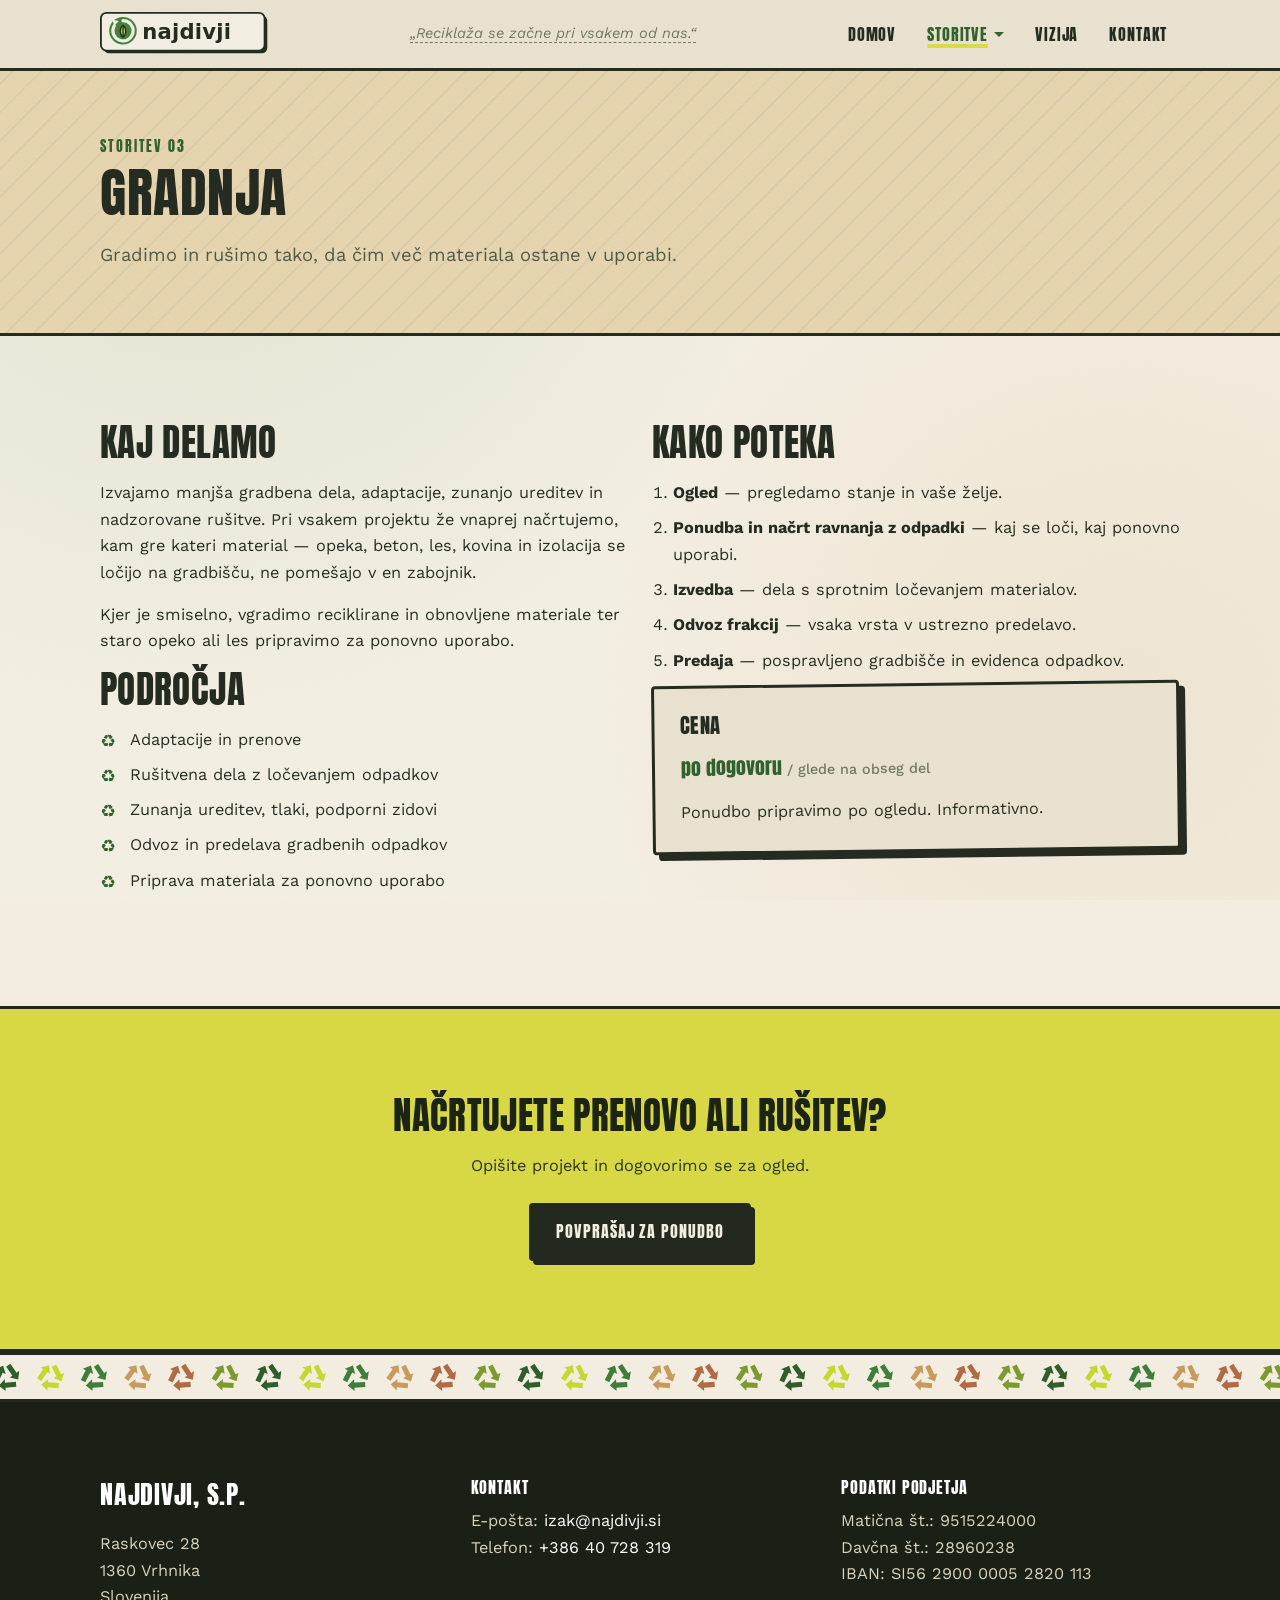
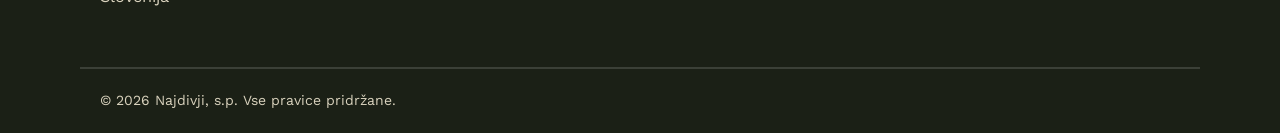
==== gradnja.html @ cda9bade "Znamka Najdivji: storitvene podstrani, skrivna stran s slogani, kontakt in reciklažni trak - Preimen" ====
<!DOCTYPE html>
<html lang="sl">
<head>
  <meta charset="UTF-8" />
  <meta name="viewport" content="width=device-width, initial-scale=1.0" />
  <title>Najdivji — Gradnja</title>
  <meta name="description" content="Gradnja pri Najdivji, s.p.: gradbena in rušitvena dela z odgovornim ravnanjem z gradbenimi odpadki, ločevanjem materialov in ponovno uporabo." />
  <link rel="icon" href="favicon.svg" type="image/svg+xml" />
  <link rel="preconnect" href="https://fonts.googleapis.com" />
  <link rel="preconnect" href="https://fonts.gstatic.com" crossorigin />
  <link rel="stylesheet" href="https://fonts.googleapis.com/css2?family=Anton&family=Work+Sans:wght@400;500;600;700&display=swap" />
  <link rel="stylesheet" href="css/style.css" />
</head>
<body class="theme-gradnja">
  <a class="skip-link" href="#main">Preskoči na vsebino</a>

  <header class="site-header">
    <div class="container header-inner">
      <a class="brand" href="index.html" aria-label="Najdivji — domov">
        <img class="brand-logo" src="assets/logo.svg" alt="Najdivji" width="372" height="100" />
      </a>

      <p class="header-quote">
        <a class="header-quote-link" href="slogani.html" title="Vsi slogani (skrivna stran)"><span class="header-quote-text">&bdquo;Reciklaža se začne pri vsakem od nas.&ldquo;</span></a>
      </p>

      <button class="nav-toggle" aria-expanded="false" aria-controls="primary-nav" aria-label="Odpri meni">
        <span class="nav-toggle-bar" aria-hidden="true"></span>
        <span class="nav-toggle-bar" aria-hidden="true"></span>
        <span class="nav-toggle-bar" aria-hidden="true"></span>
      </button>

      <nav id="primary-nav" class="primary-nav" aria-label="Glavna navigacija">
        <ul>
          <li><a href="index.html">Domov</a></li>
          <li class="has-submenu">
            <a href="storitve.html" aria-current="page">Storitve</a>
            <ul class="submenu">
              <li><a href="odvozi.html">Odvozi</a></li>
              <li><a href="gradnja.html" aria-current="page">Gradnja</a></li>
              <li><a href="trajnostni-razvoj.html">Trajnostni razvoj</a></li>
            </ul>
          </li>
          <li><a href="vizija.html">Vizija</a></li>
          <li><a href="kontakt.html">Kontakt</a></li>
        </ul>
      </nav>
    </div>
  </header>

  <main id="main">
    <section class="page-head">
      <div class="container">
        <p class="eyebrow">Storitev 03</p>
        <h1>Gradnja</h1>
        <p class="lead">Gradimo in rušimo tako, da čim več materiala ostane v uporabi.</p>
      </div>
    </section>

    <section class="section">
      <div class="container">
        <div class="grid grid-2">
          <div>
            <h2>Kaj delamo</h2>
            <p>
              Izvajamo manjša gradbena dela, adaptacije, zunanjo ureditev in
              nadzorovane rušitve. Pri vsakem projektu že vnaprej načrtujemo, kam
              gre kateri material — opeka, beton, les, kovina in izolacija se ločijo
              na gradbišču, ne pomešajo v en zabojnik.
            </p>
            <p>
              Kjer je smiselno, vgradimo reciklirane in obnovljene materiale ter
              staro opeko ali les pripravimo za ponovno uporabo.
            </p>

            <h2>Področja</h2>
            <ul class="ticks">
              <li>Adaptacije in prenove</li>
              <li>Rušitvena dela z ločevanjem odpadkov</li>
              <li>Zunanja ureditev, tlaki, podporni zidovi</li>
              <li>Odvoz in predelava gradbenih odpadkov</li>
              <li>Priprava materiala za ponovno uporabo</li>
            </ul>
          </div>

          <div>
            <h2>Kako poteka</h2>
            <ol class="steps">
              <li><strong>Ogled</strong> — pregledamo stanje in vaše želje.</li>
              <li><strong>Ponudba in načrt ravnanja z odpadki</strong> — kaj se loči, kaj ponovno uporabi.</li>
              <li><strong>Izvedba</strong> — dela s sprotnim ločevanjem materialov.</li>
              <li><strong>Odvoz frakcij</strong> — vsaka vrsta v ustrezno predelavo.</li>
              <li><strong>Predaja</strong> — pospravljeno gradbišče in evidenca odpadkov.</li>
            </ol>

            <div class="card service">
              <h3>Cena</h3>
              <p class="price">po dogovoru <span>/ glede na obseg del</span></p>
              <p>Ponudbo pripravimo po ogledu. Informativno.</p>
            </div>
          </div>
        </div>
      </div>
    </section>

    <section class="section cta-band">
      <div class="container cta-inner">
        <h2>Načrtujete prenovo ali rušitev?</h2>
        <p>Opišite projekt in dogovorimo se za ogled.</p>
        <a class="btn btn-primary" href="mailto:izak@najdivji.si?subject=Povpraševanje za gradnjo">Povprašaj za ponudbo</a>
      </div>
    </section>
  </main>

  <footer class="site-footer">
    <div class="container footer-inner">
      <div>
        <p class="footer-brand">Najdivji, s.p.</p>
        <p>Raskovec 28<br />1360 Vrhnika<br />Slovenija</p>
      </div>
      <div>
        <p class="footer-heading">Kontakt</p>
        <p>
          E-pošta: <a href="mailto:izak@najdivji.si">izak@najdivji.si</a><br />
          Telefon: <a href="tel:+38640728319">+386 40 728 319</a>
        </p>
      </div>
      <div>
        <p class="footer-heading">Podatki podjetja</p>
        <p>Matična št.: 9515224000<br />Davčna št.: 28960238<br />IBAN: SI56 2900 0005 2820 113</p>
      </div>
    </div>
    <div class="container footer-bottom">
      <p>&copy; <span data-year>2026</span> Najdivji, s.p. Vse pravice pridržane.</p>
    </div>
  </footer>

  <script src="js/main.js" defer></script>
</body>
</html>
---- css/style.css ----
/* =========================================================
   Najdivji — slog
   Reciklažni / kartonasti "zine" videz: groba tekstura,
   debele črnilne obrobe, polni odmaknjeni senčniki,
   rahlo zarotirane kartice. Mobile-first, odzivno.
   ========================================================= */

/* ---------- Spremenljivke ---------- */
:root {
  --paper: #f2ede0;         /* reciklirani papir */
  --paper-2: #e8e0cd;       /* kartonasta kartica */
  --ink: #23291f;           /* črnilo */
  --ink-soft: #4c5542;
  --muted: #6b7360;

  --green: #3f7d3a;
  --green-dark: #2f5d2b;
  --lime: #d8d844;          /* "divji" poudarek */
  --kraft: #c89b5c;

  --border: var(--ink);
  --line: rgba(35, 41, 31, 0.18);
  --shadow-hard: #23291f;
  --footer-bg: #1b2016;
  --footer-text: #d9d2bd;

  --font-display: "Anton", "Oswald", "Arial Narrow", "Helvetica Neue", system-ui, sans-serif;
  --font-base: "Work Sans", system-ui, -apple-system, "Segoe UI", Roboto, Arial, sans-serif;

  --maxw: 1120px;
  --radius: 4px;
  --transition: 0.18s ease;

  /* zrno / tekstura */
  --grain: url("data:image/svg+xml,%3Csvg xmlns='http://www.w3.org/2000/svg' width='160' height='160'%3E%3Cfilter id='n'%3E%3CfeTurbulence type='fractalNoise' baseFrequency='0.8' numOctaves='2' stitchTiles='stitch'/%3E%3C/filter%3E%3Crect width='100%25' height='100%25' filter='url(%23n)' opacity='0.4'/%3E%3C/svg%3E");
}

@media (prefers-color-scheme: dark) {
  :root {
    --paper: #14180f;
    --paper-2: #1e2416;
    --ink: #ece7d6;
    --ink-soft: #c3bfab;
    --muted: #9aa088;

    --green: #8ac974;
    --green-dark: #6fae59;
    --lime: #c8dd3a;
    --kraft: #b98a4e;

    --border: #ece7d6;
    --line: rgba(236, 231, 214, 0.16);
    --shadow-hard: #000000;
    --footer-bg: #0c0f08;
    --footer-text: #c3bfab;
  }
}

/* ---------- Ponastavitev ---------- */
*,
*::before,
*::after { box-sizing: border-box; }

html {
  scroll-behavior: smooth;
  -webkit-text-size-adjust: 100%;
}

body {
  margin: 0;
  min-height: 100svh;
  display: flex;
  flex-direction: column;
  font-family: var(--font-base);
  font-size: 1.02rem;
  line-height: 1.62;
  color: var(--ink);
  background-color: var(--paper);
  background-image:
    radial-gradient(circle at 15% 12%, rgba(63, 125, 58, 0.10), transparent 45%),
    radial-gradient(circle at 88% 78%, rgba(200, 155, 92, 0.12), transparent 40%);
  background-attachment: fixed;
}

/* zrnata tekstura čez celo stran */
body::after {
  content: "";
  position: fixed;
  inset: 0;
  z-index: 9999;
  pointer-events: none;
  background-image: var(--grain);
  opacity: 0.5;
  mix-blend-mode: overlay;
}

main { flex: 1 0 auto; }

img { max-width: 100%; height: auto; display: block; }

a {
  color: var(--green-dark);
  text-decoration: none;
}
a:hover,
a:focus { text-decoration: underline; }

h1, h2, h3 {
  font-family: var(--font-display);
  font-weight: 400;
  line-height: 1.02;
  letter-spacing: 0.01em;
  text-transform: uppercase;
  margin: 0 0 0.5em;
}

h1 { font-size: clamp(2.1rem, 7vw, 3.4rem); }
h2 { font-size: clamp(1.6rem, 4.5vw, 2.3rem); }
h3 { font-size: 1.3rem; }

p { margin: 0 0 1rem; }

/* ---------- Pripomočki ---------- */
.container {
  width: 100%;
  max-width: var(--maxw);
  margin-inline: auto;
  padding-inline: 1.25rem;
}

.section { padding-block: clamp(3rem, 8vw, 5.5rem); }
.section-alt { background: var(--paper-2); }

.section-title {
  text-align: center;
  margin-bottom: 2.5rem;
}
.section-title::after {
  content: "";
  display: block;
  width: 76px;
  height: 8px;
  margin: 0.6rem auto 0;
  background: var(--lime);
  border: 2px solid var(--border);
  transform: rotate(-1.5deg);
}

.section-cta,
.section .note {
  text-align: center;
  margin-top: 2rem;
}
.note {
  color: var(--muted);
  font-size: 0.925rem;
}

.eyebrow {
  font-family: var(--font-display);
  text-transform: uppercase;
  letter-spacing: 0.14em;
  font-size: 0.85rem;
  color: var(--green-dark);
  margin-bottom: 0.5rem;
}

.lead {
  font-size: 1.15rem;
  color: var(--ink-soft);
}

.skip-link {
  position: absolute;
  left: -999px;
  top: 0;
  background: var(--ink);
  color: var(--paper);
  padding: 0.6rem 1rem;
  z-index: 10000;
}
.skip-link:focus { left: 0; }

.visually-hidden {
  position: absolute !important;
  width: 1px; height: 1px;
  padding: 0; margin: -1px;
  overflow: hidden;
  clip: rect(0 0 0 0);
  white-space: nowrap;
  border: 0;
}

:target { scroll-margin-top: 96px; }

/* ---------- Gumbi ---------- */
.btn {
  display: inline-block;
  padding: 0.8rem 1.5rem;
  font-family: var(--font-display);
  text-transform: uppercase;
  letter-spacing: 0.06em;
  font-size: 1rem;
  color: var(--ink);
  background: var(--paper);
  border: 3px solid var(--border);
  border-radius: var(--radius);
  box-shadow: 4px 4px 0 var(--shadow-hard);
  cursor: pointer;
  transition: transform var(--transition), box-shadow var(--transition), background var(--transition);
}
.btn:hover,
.btn:focus {
  text-decoration: none;
  transform: translate(-2px, -2px);
  box-shadow: 6px 6px 0 var(--shadow-hard);
}
.btn:active {
  transform: translate(2px, 2px);
  box-shadow: 1px 1px 0 var(--shadow-hard);
}
.btn-primary { background: var(--lime); color: #1c2414; }
.btn-ghost { background: var(--paper); }

/* ---------- Glava / navigacija ---------- */
.site-header {
  position: sticky;
  top: 0;
  z-index: 100;
  background: var(--paper-2);
  border-bottom: 3px solid var(--border);
}

.header-inner {
  display: flex;
  align-items: center;
  justify-content: space-between;
  min-height: 68px;
  gap: 1rem;
}

.brand {
  display: inline-flex;
  align-items: center;
  color: var(--ink);
}
.brand:hover,
.brand:focus { text-decoration: none; }

.brand-logo {
  height: 46px;
  width: auto;
}

/* stara oznaka (če kje ostane) */
.brand-mark {
  display: grid;
  place-items: center;
  width: 40px; height: 40px;
  border: 3px solid var(--border);
  border-radius: 6px;
  background: var(--lime);
  color: #1c2414;
  font-family: var(--font-display);
  font-size: 0.9rem;
}

/* Vrteče se misli */
.header-quote {
  flex: 1 1 auto;
  min-width: 0;
  margin: 0;
  padding-block: 0.5rem;
  text-align: center;
  font-size: 0.86rem;
  font-style: italic;
  line-height: 1.35;
  color: var(--muted);
}
.header-quote-text {
  display: inline-block;
  max-width: 44ch;
  opacity: 1;
  transition: opacity 0.6s ease;
}
.header-quote-text.is-fading { opacity: 0; }
.header-quote-link {
  color: inherit;
  text-decoration: none;
  border-bottom: 1px dashed currentColor;
}
.header-quote-link:hover,
.header-quote-link:focus { color: var(--green-dark); }

.nav-toggle {
  display: inline-flex;
  flex-direction: column;
  justify-content: center;
  gap: 5px;
  width: 46px; height: 46px;
  padding: 0;
  background: var(--paper);
  border: 3px solid var(--border);
  border-radius: 6px;
  box-shadow: 3px 3px 0 var(--shadow-hard);
  cursor: pointer;
}
.nav-toggle-bar {
  display: block;
  width: 22px; height: 3px;
  margin-inline: auto;
  background: var(--ink);
  transition: transform var(--transition), opacity var(--transition);
}
.nav-toggle[aria-expanded="true"] .nav-toggle-bar:nth-child(1) { transform: translateY(8px) rotate(45deg); }
.nav-toggle[aria-expanded="true"] .nav-toggle-bar:nth-child(2) { opacity: 0; }
.nav-toggle[aria-expanded="true"] .nav-toggle-bar:nth-child(3) { transform: translateY(-8px) rotate(-45deg); }

.primary-nav { display: none; }
.primary-nav.is-open {
  display: block;
  position: absolute;
  left: 0; right: 0;
  top: 100%;
  background: var(--paper-2);
  border-bottom: 3px solid var(--border);
  box-shadow: 0 10px 0 -4px var(--shadow-hard);
}
.primary-nav ul {
  list-style: none;
  margin: 0;
  padding: 0.5rem 1.25rem 1rem;
  display: flex;
  flex-direction: column;
  gap: 0.15rem;
}
.primary-nav a {
  display: block;
  padding: 0.7rem 0.25rem;
  color: var(--ink);
  font-family: var(--font-display);
  text-transform: uppercase;
  letter-spacing: 0.05em;
  font-size: 1.02rem;
}
.primary-nav a[aria-current="page"] {
  color: var(--green-dark);
  text-decoration: underline;
  text-decoration-color: var(--lime);
  text-decoration-thickness: 4px;
  text-underline-offset: 3px;
}

.submenu {
  list-style: none;
  margin: 0 0 0.35rem;
  padding: 0.15rem 0 0.15rem 1rem;
  border-left: 3px solid var(--line);
  display: flex;
  flex-direction: column;
  gap: 0.05rem;
}
.submenu a {
  font-family: var(--font-base);
  text-transform: none;
  letter-spacing: 0;
  font-weight: 600;
  font-size: 0.98rem;
  color: var(--ink-soft);
}

/* ---------- Domača stran: hero ---------- */
.home-hero {
  border-bottom: 3px solid var(--border);
  background-color: var(--paper-2);
  background-image:
    repeating-linear-gradient(45deg, rgba(35, 41, 31, 0.05) 0 2px, transparent 2px 22px);
  overflow: hidden;
}
.home-hero .container {
  padding-block: clamp(2.75rem, 8vw, 5rem);
}
.home-hero .eyebrow {
  display: inline-block;
  background: var(--ink);
  color: var(--paper);
  padding: 0.3rem 0.7rem;
  transform: rotate(-1.5deg);
}
.home-hero h1 {
  font-size: clamp(3rem, 15vw, 7rem);
  letter-spacing: 0.005em;
  margin: 0.4rem 0 0.2rem;
}
.home-hero h1 .mark {
  background: linear-gradient(180deg, transparent 62%, var(--lime) 62% 92%, transparent 92%);
}
.home-hero .lead {
  max-width: 52ch;
  font-size: clamp(1.05rem, 2.6vw, 1.3rem);
}
.hero-actions {
  display: flex;
  flex-wrap: wrap;
  gap: 0.85rem;
  margin-top: 1.75rem;
}

/* ---------- Obvestilo (npr. storitev še ni na voljo) ---------- */
.notice {
  background: var(--kraft);
  color: #1c2414;
  border-bottom: 3px solid var(--border);
}
.notice .container {
  padding-block: 0.85rem;
  text-align: center;
}
.notice p {
  margin: 0;
  font-family: var(--font-display);
  text-transform: uppercase;
  letter-spacing: 0.05em;
  font-size: clamp(0.9rem, 2.4vw, 1.1rem);
}

/* siv filter čez vsebino strani, ki še ni na voljo */
.coming-soon { filter: grayscale(0.92); }

/* ---------- Domača stran: kartice storitev ---------- */
.services {
  display: grid;
  gap: 1.5rem;
  grid-template-columns: 1fr;
}

.service-tile {
  position: relative;
  display: flex;
  flex-direction: column;
  justify-content: flex-end;
  min-height: 300px;
  padding: 1.6rem;
  color: var(--ink);
  background-color: var(--paper-2);
  background-image:
    linear-gradient(180deg, rgba(242, 237, 224, 0.15) 22%, var(--tile-wash) 100%),
    var(--tile-art);
  background-repeat: no-repeat, no-repeat;
  background-position: center, right -26px bottom -14px;
  background-size: cover, 66%;
  border: 3px solid var(--border);
  border-radius: var(--radius);
  box-shadow: 7px 7px 0 var(--shadow-hard);
  transition: transform var(--transition), box-shadow var(--transition);
}
.service-tile:nth-child(odd)  { transform: rotate(-1.1deg); }
.service-tile:nth-child(even) { transform: rotate(0.9deg); }
.service-tile:hover,
.service-tile:focus-visible {
  transform: rotate(0) translate(-4px, -4px);
  box-shadow: 12px 12px 0 var(--shadow-hard);
  text-decoration: none;
  outline: none;
}
.service-tile:focus-visible { outline: 3px dashed var(--green-dark); outline-offset: 4px; }

.service-tile .tile-num {
  position: absolute;
  top: 0.4rem;
  right: 0.9rem;
  font-family: var(--font-display);
  font-size: 3.4rem;
  line-height: 1;
  color: var(--paper);
  -webkit-text-stroke: 2px var(--ink);
  opacity: 0.9;
  transform: rotate(6deg);
  pointer-events: none;
}
.service-tile h3 {
  margin: 0 0 0.35rem;
  font-size: clamp(1.5rem, 5vw, 2rem);
}
.service-tile h3::before {
  content: "";
  display: block;
  width: 54px;
  height: 7px;
  margin-bottom: 0.6rem;
  background: var(--tile-accent, var(--lime));
  border: 2px solid var(--border);
}
.service-tile p {
  margin: 0 0 0.9rem;
  color: var(--ink-soft);
  max-width: 34ch;
}
.service-tile .more {
  font-family: var(--font-display);
  text-transform: uppercase;
  letter-spacing: 0.06em;
  color: var(--ink);
}
.service-tile .more::after {
  content: " \2192";
  transition: margin var(--transition);
  display: inline-block;
}
.service-tile:hover .more::after { margin-left: 0.35rem; }

/* teme posameznih kartic */
.tile-odvozi             { --tile-art: url("../assets/img/odvozi.svg");             --tile-wash: rgba(200, 155, 92, 0.34); --tile-accent: #e7b45a; }
.tile-gradnja            { --tile-art: url("../assets/img/gradnja.svg");            --tile-wash: rgba(176, 132, 60, 0.32); --tile-accent: #d9a441; }
.tile-trajnostni-razvoj  { --tile-art: url("../assets/img/trajnostni-razvoj.svg"); --tile-wash: rgba(47, 93, 43, 0.32);   --tile-accent: var(--lime); }

/* storitev, ki še ni na voljo */
.service-tile.is-soon {
  filter: grayscale(1);
  opacity: 0.72;
}
.service-tile.is-soon:hover,
.service-tile.is-soon:focus-visible {
  filter: grayscale(0.8);
  opacity: 0.9;
}
.soon-badge {
  position: absolute;
  top: 1rem;
  left: -0.45rem;
  z-index: 1;
  background: var(--ink);
  color: var(--paper);
  font-family: var(--font-display);
  text-transform: uppercase;
  letter-spacing: 0.09em;
  font-size: 0.78rem;
  padding: 0.25rem 0.7rem;
  border: 2px solid var(--border);
  transform: rotate(-3deg);
}

/* ---------- Mreže in kartice ---------- */
.grid { display: grid; gap: 1.5rem; }
.grid-2 { grid-template-columns: 1fr; }
.grid-3 { grid-template-columns: 1fr; }
.grid-4 { grid-template-columns: 1fr; }

.card {
  background: var(--paper-2);
  border: 3px solid var(--border);
  border-radius: var(--radius);
  padding: 1.6rem;
  box-shadow: 6px 6px 0 var(--shadow-hard);
}
.card:nth-child(odd)  { transform: rotate(-0.7deg); }
.card:nth-child(even) { transform: rotate(0.6deg); }
.card h3,
.card h2 { margin-top: 0; }
.card p:last-child { margin-bottom: 0; }

.service .price {
  margin-top: 1rem;
  font-family: var(--font-display);
  color: var(--green-dark);
  font-size: 1.25rem;
}
.service .price span {
  font-family: var(--font-base);
  font-weight: 500;
  color: var(--muted);
  font-size: 0.9rem;
}

/* ---------- Naslov podstrani ---------- */
.page-head {
  padding-block: clamp(2.5rem, 6vw, 4rem);
  background: var(--paper-2);
  border-bottom: 3px solid var(--border);
  background-image: repeating-linear-gradient(-45deg, rgba(35, 41, 31, 0.05) 0 2px, transparent 2px 20px);
}
.page-head h1 { margin-bottom: 0.35em; }
.page-head .lead { margin-bottom: 0; }

/* barvni pridih glede na storitev */
body.theme-recikliranje      .page-head { background-color: color-mix(in srgb, var(--green) 22%, var(--paper-2)); }
body.theme-odvozi            .page-head { background-color: color-mix(in srgb, var(--kraft) 26%, var(--paper-2)); }
body.theme-gradnja           .page-head { background-color: color-mix(in srgb, #d9a441 24%, var(--paper-2)); }
body.theme-trajnostni-razvoj .page-head { background-color: color-mix(in srgb, var(--green-dark) 22%, var(--paper-2)); }

/* ---------- Poziv k dejanju ---------- */
.cta-band {
  background: var(--lime);
  color: #1c2414;
  border-block: 3px solid var(--border);
}
.cta-band .btn-primary {
  background: var(--ink);
  color: var(--paper);
}
.cta-inner { text-align: center; }
.cta-inner h2 { color: #1c2414; }
.cta-inner p {
  color: #2c3620;
  margin-bottom: 1.5rem;
}

/* ---------- O nas / vizija ---------- */
.about-grid { display: grid; gap: 2rem; }
.about-media .hero-placeholder { aspect-ratio: 1 / 1; }

.hero-placeholder {
  display: grid;
  place-items: center;
  aspect-ratio: 4 / 3;
  border: 3px dashed var(--border);
  border-radius: var(--radius);
  color: var(--muted);
  background: var(--paper-2);
  background-image: var(--grain);
  font-family: var(--font-display);
  text-transform: uppercase;
  letter-spacing: 0.1em;
  font-size: 0.95rem;
}

.ticks { list-style: none; padding: 0; margin: 0 0 1.5rem; }
.ticks li {
  padding-left: 1.9rem;
  position: relative;
  margin-bottom: 0.55rem;
}
.ticks li::before {
  content: "\267B";
  position: absolute;
  left: 0;
  color: var(--green-dark);
  font-size: 1.1rem;
  font-weight: 700;
}
.steps { margin: 0; padding-left: 1.3rem; }
.steps li { margin-bottom: 0.55rem; }

/* ---------- Kontakt ---------- */
.contact-list { max-width: 40rem; }
.contact-list p { margin-bottom: 1.4rem; }
.contact-list p:last-child { margin-bottom: 0; }
.contact-list strong {
  display: inline-block;
  margin-bottom: 0.2rem;
  font-family: var(--font-display);
  font-weight: 400;
  text-transform: uppercase;
  letter-spacing: 0.05em;
  font-size: 0.95rem;
  color: var(--green-dark);
}

/* ---------- Slogani (skrivna stran) ---------- */
.slogan-list {
  list-style: none;
  padding: 0;
  margin: 0 0 3rem;
  display: grid;
  gap: 1.1rem;
}
.slogan-list li {
  background: var(--paper-2);
  border: 3px solid var(--border);
  border-radius: var(--radius);
  box-shadow: 6px 6px 0 var(--shadow-hard);
  padding: 1.1rem 1.3rem;
  font-family: var(--font-display);
  text-transform: uppercase;
  letter-spacing: 0.01em;
  font-size: 1.15rem;
  line-height: 1.15;
}
.slogan-list li:nth-child(odd)  { transform: rotate(-1deg); }
.slogan-list li:nth-child(even) { transform: rotate(0.8deg); }

.slogan-form {
  display: grid;
  gap: 0.8rem;
  max-width: 46rem;
}
.slogan-form label {
  font-family: var(--font-display);
  text-transform: uppercase;
  letter-spacing: 0.04em;
  font-size: 0.95rem;
}
.slogan-form input {
  width: 100%;
  padding: 0.8rem 0.9rem;
  font: inherit;
  color: var(--ink);
  background: var(--paper);
  border: 3px solid var(--border);
  border-radius: var(--radius);
}
.slogan-form input:focus {
  outline: 3px solid var(--green-dark);
  outline-offset: 1px;
}
.slogan-form .btn { justify-self: start; }

/* ---------- Noga ---------- */
.site-footer {
  flex-shrink: 0;
  position: relative;
  background: var(--footer-bg);
  color: var(--footer-text);
  padding-top: clamp(3rem, 7vw, 4.5rem);
  margin-top: 50px;
}
/* mejni element med vsebino in nogo: reciklažne puščice v barvah smetnjakov */
.site-footer::before {
  content: "";
  position: absolute;
  left: 0; right: 0;
  top: -50px;
  height: 50px;
  background-color: var(--paper);
  background-image: url("../assets/img/reciklaza-trak.svg");
  background-repeat: repeat-x;
  background-position: center;
  background-size: auto 32px;
  border-top: 3px solid var(--border);
  border-bottom: 3px solid var(--border);
}
.site-footer a { color: #fff; }
.footer-inner {
  display: grid;
  gap: 2rem;
}
.footer-brand {
  font-family: var(--font-display);
  text-transform: uppercase;
  color: #fff;
  font-size: 1.6rem;
  letter-spacing: 0.03em;
}
.footer-heading {
  font-family: var(--font-display);
  text-transform: uppercase;
  letter-spacing: 0.05em;
  color: #fff;
  margin-bottom: 0.5rem;
}
.footer-bottom {
  margin-top: 2.5rem;
  padding-block: 1.3rem;
  border-top: 2px solid rgba(255, 255, 255, 0.14);
  font-size: 0.875rem;
}
.footer-bottom p { margin: 0; }

/* =========================================================
   Prelomne točke
   ========================================================= */
@media (min-width: 640px) {
  .grid-2 { grid-template-columns: repeat(2, 1fr); }
  .grid-4 { grid-template-columns: repeat(2, 1fr); }
  .services { grid-template-columns: repeat(2, 1fr); }
  .slogan-list { grid-template-columns: repeat(2, 1fr); }
  .footer-inner { grid-template-columns: repeat(3, 1fr); }
}

@media (min-width: 900px) {
  .grid-3 { grid-template-columns: repeat(3, 1fr); }
  .grid-4 { grid-template-columns: repeat(4, 1fr); }

  .header-quote { font-size: 0.92rem; }

  .about-grid { grid-template-columns: 0.8fr 1.2fr; align-items: start; }

  .nav-toggle { display: none; }
  .primary-nav,
  .primary-nav.is-open {
    display: block;
    position: static;
    border: 0;
    box-shadow: none;
    background: transparent;
  }
  .primary-nav > ul {
    flex-direction: row;
    align-items: center;
    gap: 0.35rem;
    padding: 0;
  }
  .primary-nav a {
    padding: 0.5rem 0.8rem;
    border-radius: 6px;
  }
  .primary-nav a:hover,
  .primary-nav a:focus {
    background: var(--paper);
    box-shadow: 3px 3px 0 var(--shadow-hard);
    text-decoration: none;
  }

  .has-submenu { position: relative; }
  .has-submenu > a::after {
    content: "";
    display: inline-block;
    width: 0; height: 0;
    margin-left: 0.4rem;
    vertical-align: middle;
    border: 5px solid transparent;
    border-top-color: currentColor;
    border-bottom: 0;
  }
  .submenu {
    position: absolute;
    top: 100%;
    left: 0;
    min-width: 232px;
    margin: 0;
    padding: 0.4rem;
    border: 3px solid var(--border);
    border-radius: var(--radius);
    background: var(--paper-2);
    box-shadow: 6px 6px 0 var(--shadow-hard);
    opacity: 0;
    visibility: hidden;
    transform: translateY(6px);
    transition: opacity 0.16s ease, transform 0.16s ease, visibility 0.16s;
  }
  .submenu::before {
    content: "";
    position: absolute;
    top: -12px; left: 0; right: 0;
    height: 12px;
  }
  .has-submenu:hover > .submenu,
  .has-submenu:focus-within > .submenu {
    opacity: 1;
    visibility: visible;
    transform: translateY(0);
  }
  .submenu a { color: var(--ink); }
  .submenu a:hover,
  .submenu a:focus { background: var(--paper); text-decoration: none; }
}

/* velike kartice storitev na širokih zaslonih v eno vrsto */
@media (min-width: 1080px) {
  .services { grid-template-columns: repeat(3, 1fr); }
  .service-tile { min-height: 380px; }
}

/* ---------- Zmanjšano gibanje ---------- */
@media (prefers-reduced-motion: reduce) {
  * {
    animation-duration: 0.001ms !important;
    transition-duration: 0.001ms !important;
    scroll-behavior: auto !important;
  }
  .service-tile,
  .card { transform: none !important; }
}
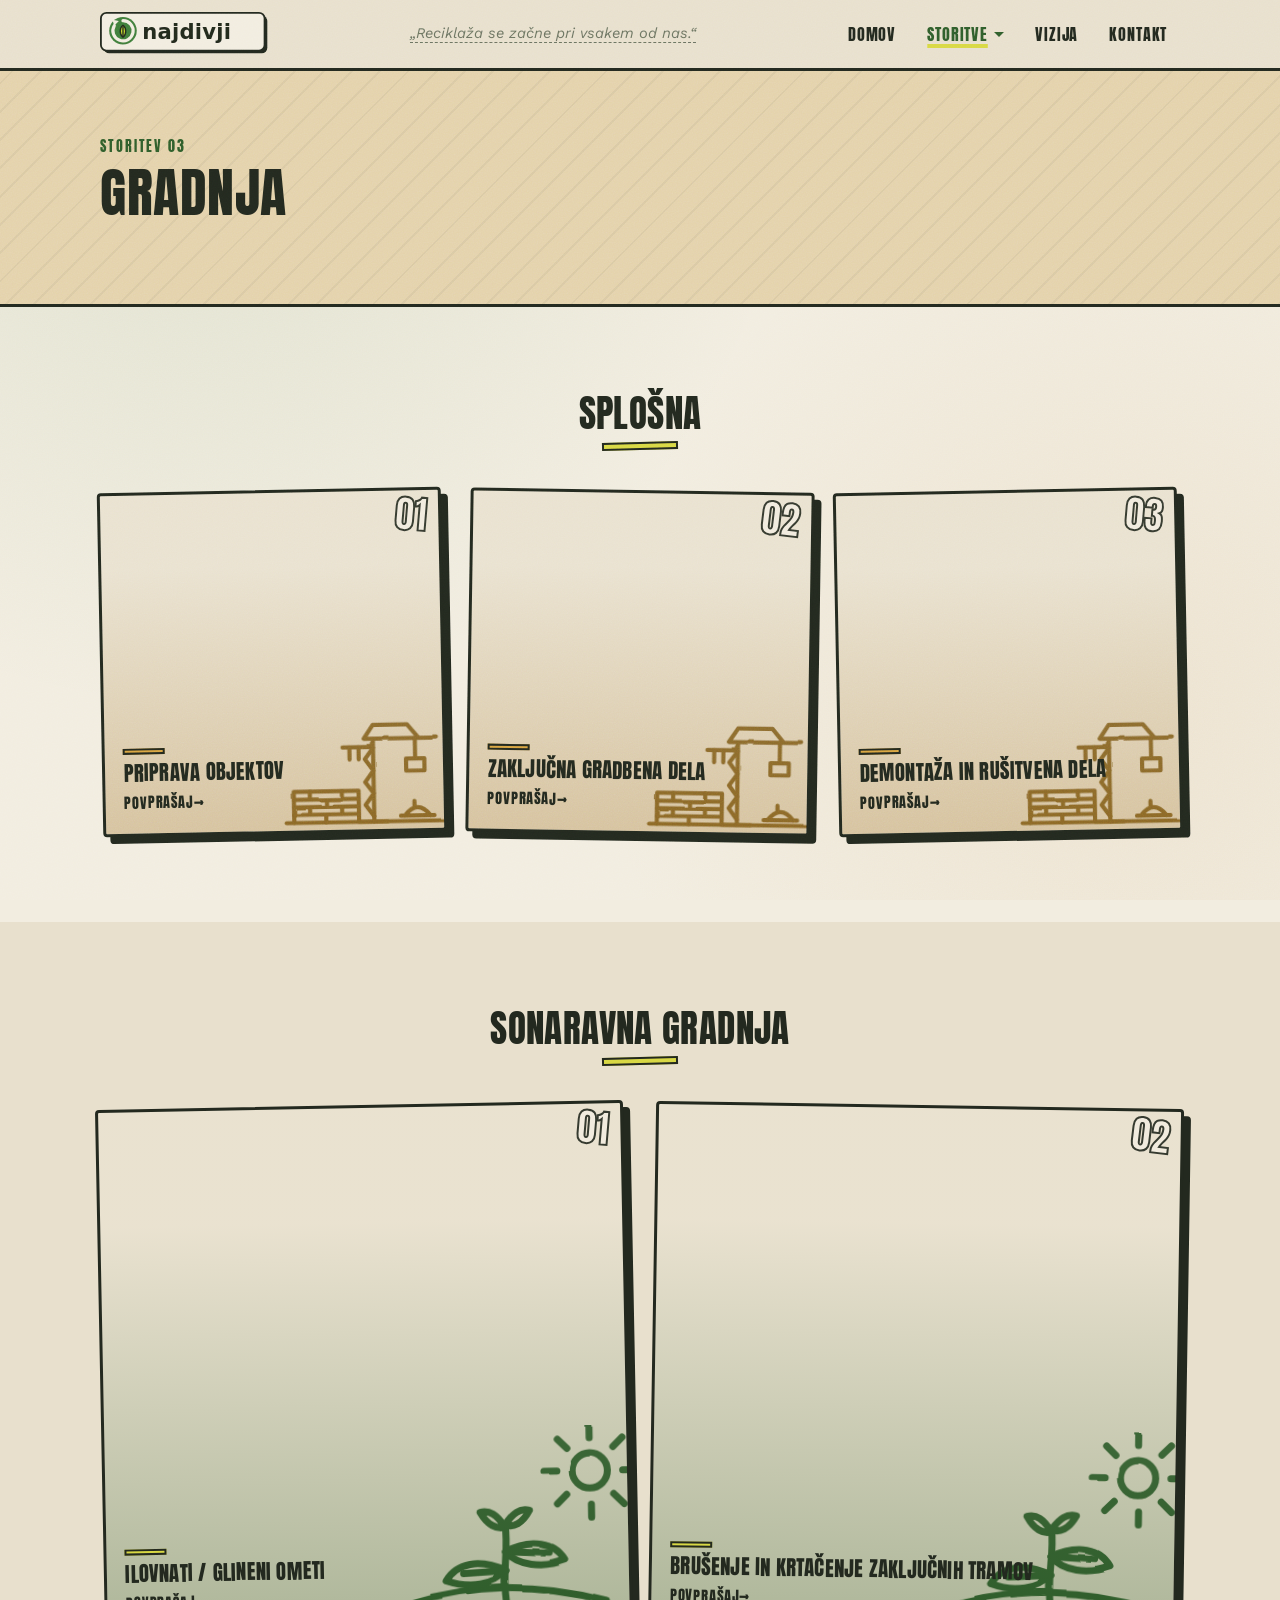
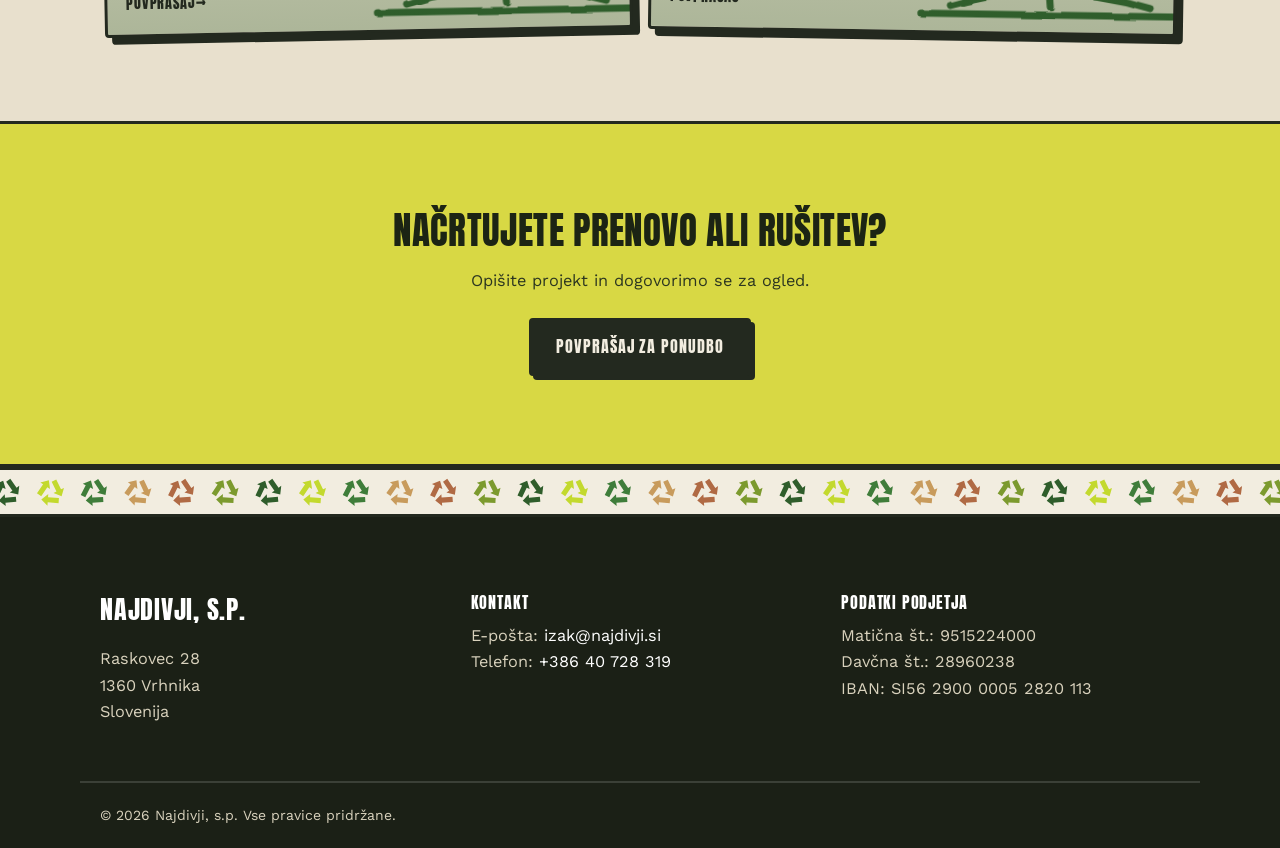
==== commit c24eca8d: "Jesenski trak v heroju in preurejena stran Gradnja - index.html: hero brez leada/gumbov, dodan pošev" ====
--- a/gradnja.html
+++ b/gradnja.html
@@ -4,7 +4,7 @@
   <meta charset="UTF-8" />
   <meta name="viewport" content="width=device-width, initial-scale=1.0" />
   <title>Najdivji — Gradnja</title>
-  <meta name="description" content="Gradnja pri Najdivji, s.p.: gradbena in rušitvena dela z odgovornim ravnanjem z gradbenimi odpadki, ločevanjem materialov in ponovno uporabo." />
+  <meta name="description" content="Gradnja pri Najdivji, s.p.: splošna gradbena dela — priprava objektov, zaključna dela, demontaža in rušitve — ter sonaravna gradnja z ilovnatimi ometi." />
   <link rel="icon" href="favicon.svg" type="image/svg+xml" />
   <link rel="preconnect" href="https://fonts.googleapis.com" />
   <link rel="preconnect" href="https://fonts.gstatic.com" crossorigin />
@@ -53,52 +53,53 @@
       <div class="container">
         <p class="eyebrow">Storitev 03</p>
         <h1>Gradnja</h1>
-        <p class="lead">Gradimo in rušimo tako, da čim več materiala ostane v uporabi.</p>
       </div>
     </section>
 
-    <section class="section">
+    <!-- ============ SPLOŠNA ============ -->
+    <section class="section" id="splosna">
       <div class="container">
-        <div class="grid grid-2">
-          <div>
-            <h2>Kaj delamo</h2>
-            <p>
-              Izvajamo manjša gradbena dela, adaptacije, zunanjo ureditev in
-              nadzorovane rušitve. Pri vsakem projektu že vnaprej načrtujemo, kam
-              gre kateri material — opeka, beton, les, kovina in izolacija se ločijo
-              na gradbišču, ne pomešajo v en zabojnik.
-            </p>
-            <p>
-              Kjer je smiselno, vgradimo reciklirane in obnovljene materiale ter
-              staro opeko ali les pripravimo za ponovno uporabo.
-            </p>
+        <h2 class="section-title">Splošna</h2>
 
-            <h2>Področja</h2>
-            <ul class="ticks">
-              <li>Adaptacije in prenove</li>
-              <li>Rušitvena dela z ločevanjem odpadkov</li>
-              <li>Zunanja ureditev, tlaki, podporni zidovi</li>
-              <li>Odvoz in predelava gradbenih odpadkov</li>
-              <li>Priprava materiala za ponovno uporabo</li>
-            </ul>
-          </div>
+        <div class="services">
+          <a class="service-tile tile-compact tile-splosna" href="mailto:izak@najdivji.si?subject=Povpraševanje — priprava objektov">
+            <span class="tile-num" aria-hidden="true">01</span>
+            <h3>Priprava objektov</h3>
+            <span class="more">Povprašaj</span>
+          </a>
 
-          <div>
-            <h2>Kako poteka</h2>
-            <ol class="steps">
-              <li><strong>Ogled</strong> — pregledamo stanje in vaše želje.</li>
-              <li><strong>Ponudba in načrt ravnanja z odpadki</strong> — kaj se loči, kaj ponovno uporabi.</li>
-              <li><strong>Izvedba</strong> — dela s sprotnim ločevanjem materialov.</li>
-              <li><strong>Odvoz frakcij</strong> — vsaka vrsta v ustrezno predelavo.</li>
-              <li><strong>Predaja</strong> — pospravljeno gradbišče in evidenca odpadkov.</li>
-            </ol>
+          <a class="service-tile tile-compact tile-splosna" href="mailto:izak@najdivji.si?subject=Povpraševanje — zaključna gradbena dela">
+            <span class="tile-num" aria-hidden="true">02</span>
+            <h3>Zaključna gradbena dela</h3>
+            <span class="more">Povprašaj</span>
+          </a>
 
-            <div class="card service">
-              <h3>Cena</h3>
-              <p class="price">po dogovoru <span>/ glede na obseg del</span></p>
-              <p>Ponudbo pripravimo po ogledu. Informativno.</p>
-            </div>
-          </div>
+          <a class="service-tile tile-compact tile-splosna" href="mailto:izak@najdivji.si?subject=Povpraševanje — demontaža in rušitvena dela">
+            <span class="tile-num" aria-hidden="true">03</span>
+            <h3>Demontaža in rušitvena dela</h3>
+            <span class="more">Povprašaj</span>
+          </a>
+        </div>
+      </div>
+    </section>
+
+    <!-- ============ SONARAVNA GRADNJA ============ -->
+    <section class="section section-alt" id="sonaravna">
+      <div class="container">
+        <h2 class="section-title">Sonaravna gradnja</h2>
+
+        <div class="services services-2">
+          <a class="service-tile tile-compact tile-sonaravna" href="mailto:izak@najdivji.si?subject=Povpraševanje — ilovnati oz. glineni ometi">
+            <span class="tile-num" aria-hidden="true">01</span>
+            <h3>Ilovnati / glineni ometi</h3>
+            <span class="more">Povprašaj</span>
+          </a>
+
+          <a class="service-tile tile-compact tile-sonaravna" href="mailto:izak@najdivji.si?subject=Povpraševanje — brušenje in krtačenje tramov">
+            <span class="tile-num" aria-hidden="true">02</span>
+            <h3>Brušenje in krtačenje zaključnih tramov</h3>
+            <span class="more">Povprašaj</span>
+          </a>
         </div>
       </div>
     </section>
--- a/css/style.css
+++ b/css/style.css
@@ -395,15 +395,138 @@
 .home-hero h1 .mark {
   background: linear-gradient(180deg, transparent 62%, var(--lime) 62% 92%, transparent 92%);
 }
-.home-hero .lead {
-  max-width: 52ch;
-  font-size: clamp(1.05rem, 2.6vw, 1.3rem);
-}
-.hero-actions {
-  display: flex;
-  flex-wrap: wrap;
-  gap: 0.85rem;
-  margin-top: 1.75rem;
+
+/* ---------- Jesenski trak (aktualna akcija v heroju) ---------- */
+.hero-stripe {
+  /* jesenska paleta — samo za ta element */
+  --jesen-1: #f2b23c;      /* zlata */
+  --jesen-2: #e07a1f;      /* oranžna */
+  --jesen-3: #b3480f;      /* opečnata */
+  --jesen-ink: #2a1607;    /* rjavo črnilo za besedilo */
+
+  position: relative;
+  margin: 1.9rem 0 0;
+  padding: 1.25rem 1.5rem;
+  color: var(--jesen-ink);
+  background-color: var(--jesen-2);
+  background-image:
+    /* poševne kartonaste proge */
+    repeating-linear-gradient(135deg, rgba(42, 22, 7, 0.13) 0 9px, transparent 9px 26px),
+    linear-gradient(100deg, var(--jesen-1) 0%, var(--jesen-2) 52%, var(--jesen-3) 100%);
+  /* nazobčan (cikcak) rob namesto ravnega — kot odtrgan trak */
+  clip-path: polygon(
+    0% 0, 2.5% 9px, 5% 0, 7.5% 9px,
+    10% 0, 12.5% 9px, 15% 0, 17.5% 9px,
+    20% 0, 22.5% 9px, 25% 0, 27.5% 9px,
+    30% 0, 32.5% 9px, 35% 0, 37.5% 9px,
+    40% 0, 42.5% 9px, 45% 0, 47.5% 9px,
+    50% 0, 52.5% 9px, 55% 0, 57.5% 9px,
+    60% 0, 62.5% 9px, 65% 0, 67.5% 9px,
+    70% 0, 72.5% 9px, 75% 0, 77.5% 9px,
+    80% 0, 82.5% 9px, 85% 0, 87.5% 9px,
+    90% 0, 92.5% 9px, 95% 0, 97.5% 9px,
+    100% 0, 100% 100%, 97.5% calc(100% - 9px), 95% 100%,
+    92.5% calc(100% - 9px), 90% 100%, 87.5% calc(100% - 9px), 85% 100%,
+    82.5% calc(100% - 9px), 80% 100%, 77.5% calc(100% - 9px), 75% 100%,
+    72.5% calc(100% - 9px), 70% 100%, 67.5% calc(100% - 9px), 65% 100%,
+    62.5% calc(100% - 9px), 60% 100%, 57.5% calc(100% - 9px), 55% 100%,
+    52.5% calc(100% - 9px), 50% 100%, 47.5% calc(100% - 9px), 45% 100%,
+    42.5% calc(100% - 9px), 40% 100%, 37.5% calc(100% - 9px), 35% 100%,
+    32.5% calc(100% - 9px), 30% 100%, 27.5% calc(100% - 9px), 25% 100%,
+    22.5% calc(100% - 9px), 20% 100%, 17.5% calc(100% - 9px), 15% 100%,
+    12.5% calc(100% - 9px), 10% 100%, 7.5% calc(100% - 9px), 5% 100%,
+    2.5% calc(100% - 9px), 0% 100%
+  );
+  /* obrobo in trdi senčnik nariše filter, ker clip-path odreže border/box-shadow */
+  filter:
+    drop-shadow(3px 0 0 var(--border))
+    drop-shadow(-3px 0 0 var(--border))
+    drop-shadow(0 3px 0 var(--border))
+    drop-shadow(0 -3px 0 var(--border))
+    drop-shadow(8px 8px 0 var(--shadow-hard));
+  transform: rotate(-1.6deg);
+  transition: transform var(--transition);
+}
+/* padajoča lista ob naslovu na traku */
+.hero-stripe-title::before,
+.hero-stripe-title::after {
+  content: "";
+  display: inline-block;
+  width: 0.9em;
+  height: 0.9em;
+  vertical-align: -0.08em;
+  background: url("data:image/svg+xml,%3Csvg xmlns='http://www.w3.org/2000/svg' viewBox='0 0 24 24'%3E%3Cpath d='M21 3C11 3 4 8 4 15c0 2 .6 3.7 1.6 5L3 22.6l1.4 1.4 2.6-2.6c1.3 1 3 1.6 5 1.6 7 0 12-7 12-17 0-1.5-.6-3-3-3z' fill='%232a1607' opacity='.55'/%3E%3Cpath d='M20 5C12 6 7 11 6 19' stroke='%232a1607' stroke-width='1.2' fill='none' opacity='.55'/%3E%3C/svg%3E") center / contain no-repeat;
+}
+.hero-stripe-title::before { margin-right: 0.5em; transform: rotate(-18deg); }
+.hero-stripe-title::after  { margin-left: 0.5em; transform: rotate(158deg); }
+
+.hero-stripe-kicker,
+.hero-stripe-title,
+.hero-stripe-tel {
+  margin: 0;
+  font-family: var(--font-display);
+  text-transform: uppercase;
+  line-height: 1.1;
+  text-align: center;
+}
+.hero-stripe-kicker {
+  font-size: clamp(0.78rem, 2.2vw, 0.95rem);
+  letter-spacing: 0.16em;
+  opacity: 0.85;
+}
+.hero-stripe-title {
+  font-size: clamp(1.35rem, 5.2vw, 2.1rem);
+  letter-spacing: 0.03em;
+  white-space: nowrap;
+  text-shadow: 2px 2px 0 rgba(255, 243, 222, 0.45);
+}
+.hero-stripe-tel {
+  margin-top: 0.55rem;
+  font-size: clamp(0.95rem, 3vw, 1.15rem);
+  letter-spacing: 0.06em;
+}
+.hero-stripe-tel a {
+  display: inline-block;
+  padding: 0.1rem 0.75rem;
+  color: var(--jesen-ink);
+  background: rgba(255, 244, 226, 0.72);
+  border: 2px solid var(--jesen-ink);
+  border-radius: 999px;
+  text-decoration: none;
+  white-space: nowrap;
+  transition: background var(--transition), transform var(--transition);
+}
+.hero-stripe-tel a:hover,
+.hero-stripe-tel a:focus-visible {
+  background: #fff6e6;
+  transform: translateY(-1px);
+}
+
+/* Od tablice naprej: poševni pas ob desnem robu heroja */
+@media (min-width: 900px) {
+  .home-hero { position: relative; }
+  .home-hero .container {
+    min-height: 21rem;
+    display: flex;
+    flex-direction: column;
+    justify-content: center;
+    align-items: flex-start;   /* da eyebrow ostane ozka nalepka */
+  }
+  .hero-stripe {
+    position: absolute;
+    top: 50%;
+    right: -4.5rem;
+    /* pas je namenoma daljši od heroja — oba konca se odrežeta izven okvirja */
+    width: clamp(40rem, 58vw, 52rem);
+    margin: 0;
+    padding-block: 1.5rem;
+    transform: translateY(-50%) rotate(40deg);
+  }
+  .hero-stripe:hover { transform: translateY(-50%) rotate(37deg); }
+}
+
+@media (prefers-reduced-motion: reduce) {
+  .hero-stripe { transition: none; }
 }
 
 /* ---------- Obvestilo (npr. storitev še ni na voljo) ---------- */
@@ -509,10 +632,31 @@
 }
 .service-tile:hover .more::after { margin-left: 0.35rem; }
 
+/* kompaktne kvadratne kartice za podrazdelke */
+.tile-compact {
+  min-height: 190px;
+  padding: 1.15rem;
+  background-size: cover, 54%;
+  background-position: center, right -18px bottom -10px;
+}
+.tile-compact h3 {
+  font-size: clamp(1.05rem, 3.6vw, 1.3rem);
+  margin-bottom: 0.5rem;
+}
+.tile-compact h3::before {
+  width: 42px;
+  height: 6px;
+  margin-bottom: 0.5rem;
+}
+.tile-compact .tile-num { font-size: 2.4rem; top: 0.3rem; right: 0.7rem; }
+.tile-compact .more { font-size: 0.9rem; }
+
 /* teme posameznih kartic */
 .tile-odvozi             { --tile-art: url("../assets/img/odvozi.svg");             --tile-wash: rgba(200, 155, 92, 0.34); --tile-accent: #e7b45a; }
 .tile-gradnja            { --tile-art: url("../assets/img/gradnja.svg");            --tile-wash: rgba(176, 132, 60, 0.32); --tile-accent: #d9a441; }
 .tile-trajnostni-razvoj  { --tile-art: url("../assets/img/trajnostni-razvoj.svg"); --tile-wash: rgba(47, 93, 43, 0.32);   --tile-accent: var(--lime); }
+.tile-splosna            { --tile-art: url("../assets/img/gradnja.svg");            --tile-wash: rgba(176, 132, 60, 0.32); --tile-accent: #d9a441; }
+.tile-sonaravna          { --tile-art: url("../assets/img/trajnostni-razvoj.svg"); --tile-wash: rgba(47, 93, 43, 0.32);   --tile-accent: var(--lime); }
 
 /* storitev, ki še ni na voljo */
 .service-tile.is-soon {
@@ -558,6 +702,7 @@
 .card h3,
 .card h2 { margin-top: 0; }
 .card p:last-child { margin-bottom: 0; }
+.card .ticks:last-child { margin-bottom: 0; }
 
 .service .price {
   margin-top: 1rem;
@@ -763,6 +908,7 @@
   .grid-2 { grid-template-columns: repeat(2, 1fr); }
   .grid-4 { grid-template-columns: repeat(2, 1fr); }
   .services { grid-template-columns: repeat(2, 1fr); }
+  .tile-compact { aspect-ratio: 1 / 1; }
   .slogan-list { grid-template-columns: repeat(2, 1fr); }
   .footer-inner { grid-template-columns: repeat(3, 1fr); }
 }
@@ -848,7 +994,9 @@
 /* velike kartice storitev na širokih zaslonih v eno vrsto */
 @media (min-width: 1080px) {
   .services { grid-template-columns: repeat(3, 1fr); }
+  .services-2 { grid-template-columns: repeat(2, 1fr); }   /* stran z dvema razdelkoma */
   .service-tile { min-height: 380px; }
+  .tile-compact { min-height: 0; }
 }
 
 /* ---------- Zmanjšano gibanje ---------- */
